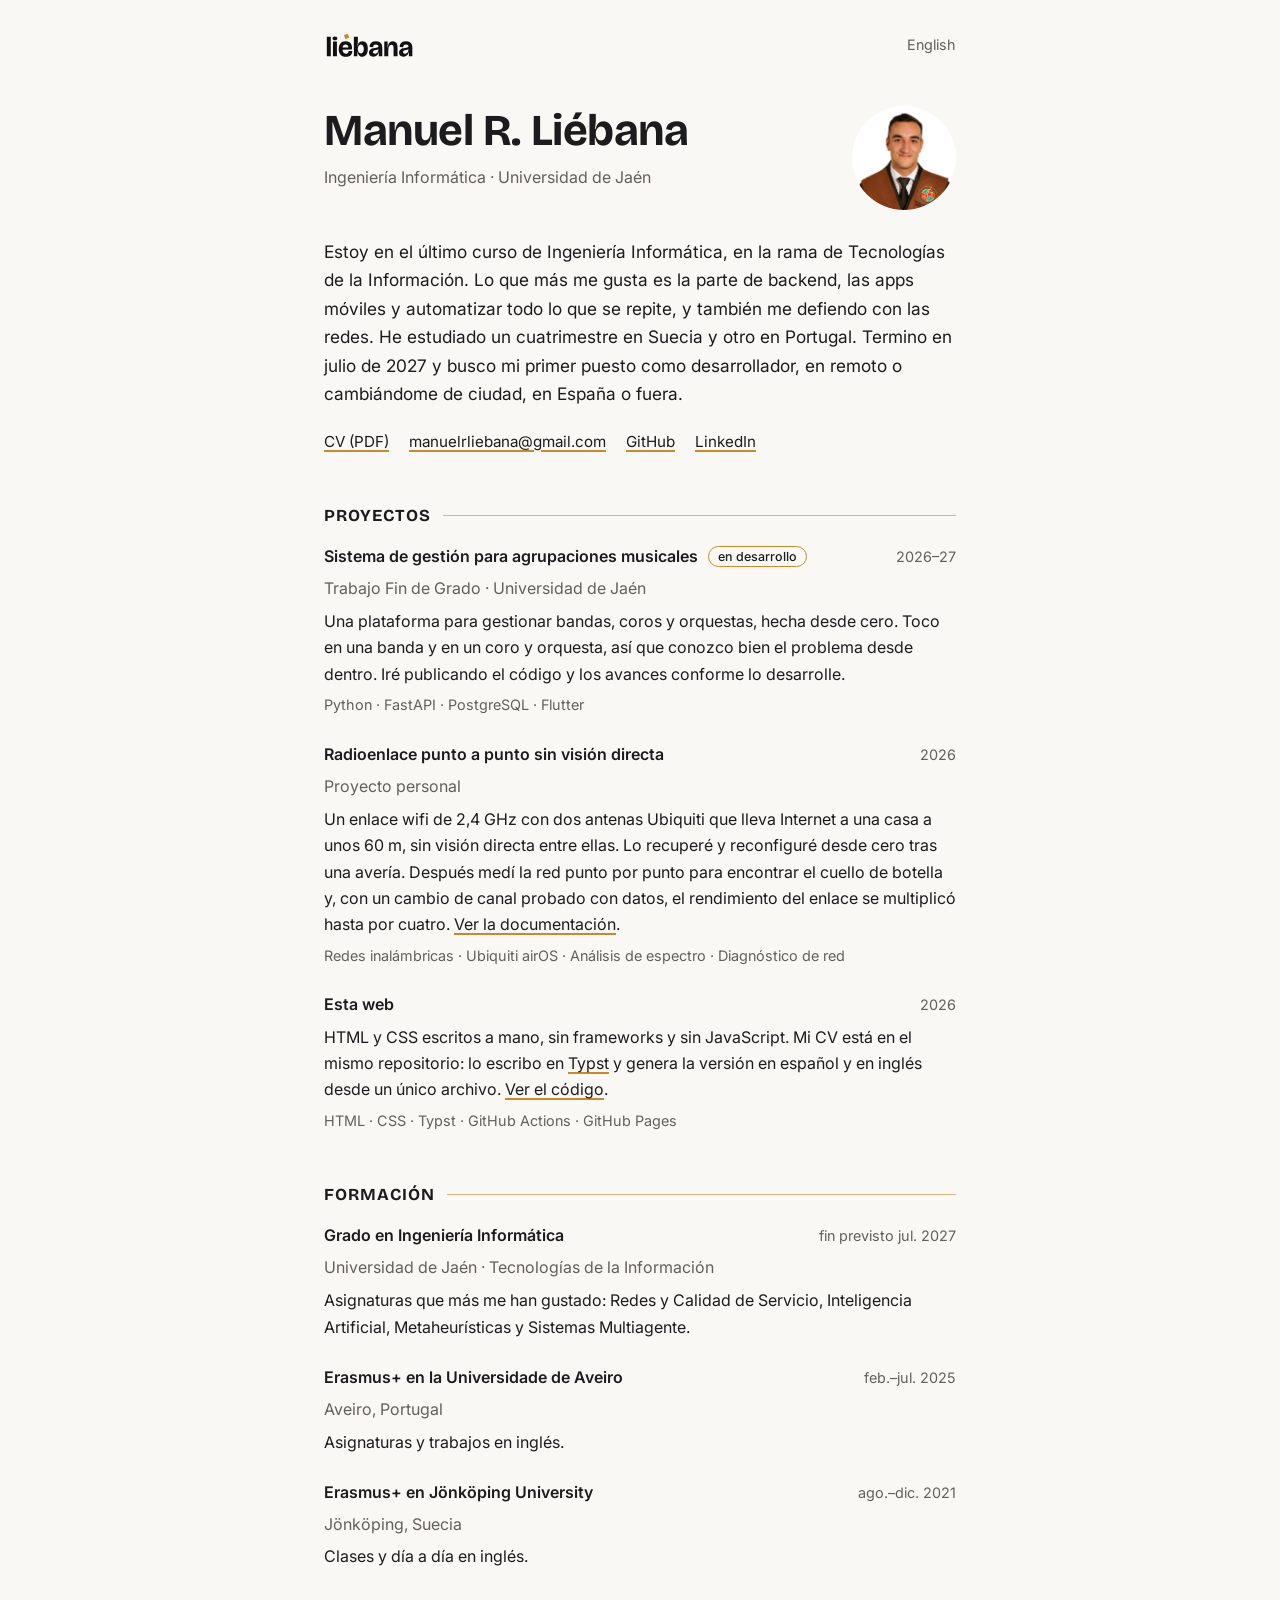
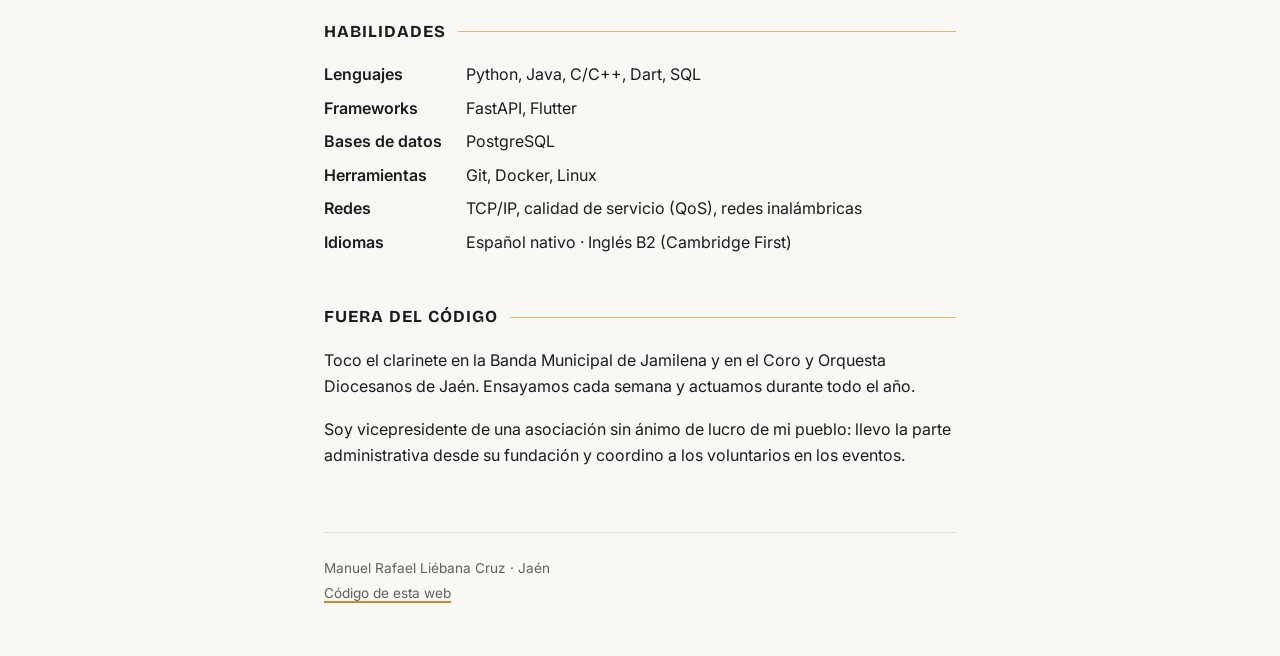
==== index.html @ c9c2b51e "Nueva Web" ====
<!doctype html>
<html lang="es">
<head>
  <meta charset="utf-8">
  <meta name="viewport" content="width=device-width, initial-scale=1">
  <title>Manuel R. Liébana</title>
  <meta name="description" content="Manuel Rafael Liébana Cruz, estudiante de último curso de Ingeniería Informática en la Universidad de Jaén. Backend, apps móviles y automatización.">
  <meta property="og:title" content="Manuel R. Liébana">
  <meta property="og:description" content="Estudiante de último curso de Ingeniería Informática en la Universidad de Jaén.">
  <meta property="og:type" content="website">
  <meta name="twitter:card" content="summary_large_image">
  <meta property="og:url" content="https://manuelrliebana.github.io/">
  <meta property="og:image" content="https://manuelrliebana.github.io/assets/og-image.png">
  <meta property="og:image:width" content="1200">
  <meta property="og:image:height" content="630">
  <link rel="alternate" hreflang="en" href="https://manuelrliebana.github.io/en/">
  <link rel="icon" href="assets/favicon.ico" sizes="any">
  <link rel="icon" href="assets/favicon.svg" type="image/svg+xml">
  <link rel="apple-touch-icon" href="assets/apple-touch-icon.png">
  <link rel="manifest" href="manifest.webmanifest">
  <meta name="theme-color" content="#faf8f4" media="(prefers-color-scheme: light)">
  <meta name="theme-color" content="#141413" media="(prefers-color-scheme: dark)">
  <link rel="preconnect" href="https://fonts.googleapis.com">
  <link rel="preconnect" href="https://fonts.gstatic.com" crossorigin>
  <link href="https://fonts.googleapis.com/css2?family=Bricolage+Grotesque:opsz,wght@12..96,700&family=Inter:wght@400;500;600&display=swap" rel="stylesheet">
  <link rel="stylesheet" href="assets/style.css">
</head>
<body>
<div class="wrap">

  <nav class="top">
    <a class="logo" href="./" aria-label="Inicio">
      <picture>
        <source srcset="assets/logo-oscuro.svg" media="(prefers-color-scheme: dark)">
        <img src="assets/logo-claro.svg" alt="liebana" width="657" height="185">
      </picture>
    </a>
    <a href="en/" lang="en" hreflang="en">English</a>
  </nav>

  <header class="intro">
    <div>
      <h1>Manuel R. Liébana</h1>
      <p class="sub">Ingeniería Informática · Universidad de Jaén</p>
    </div>
    <img class="foto" src="assets/foto.jpg" alt="Foto de Manuel" width="860" height="900">
  </header>

  <p class="lead">
    Estoy en el último curso de Ingeniería Informática, en la rama de Tecnologías de la Información.
    Lo que más me gusta es la parte de backend, las apps móviles y automatizar todo lo que se repite,
    y también me defiendo con las redes. He estudiado un cuatrimestre en Suecia y otro en Portugal.
    Termino en julio de 2027 y busco mi primer puesto como desarrollador, en remoto o cambiándome
    de ciudad, en España o fuera.
  </p>

  <ul class="links">
    <li><a href="cv/CV_ManuelLiebana_ES.pdf">CV (PDF)</a></li>
    <li><a href="mailto:manuelrliebana@gmail.com">manuelrliebana@gmail.com</a></li>
    <li><a href="https://github.com/manuelrliebana">GitHub</a></li>
    <li><a href="https://www.linkedin.com/in/manuelrliebana">LinkedIn</a></li>
  </ul>

  <main>

    <section id="proyectos">
      <h2>Proyectos</h2>

      <article class="item">
        <div class="item-head">
          <h3>Sistema de gestión para agrupaciones musicales <span class="estado">en desarrollo</span></h3>
          <span class="when">2026–27</span>
        </div>
        <p class="where">Trabajo Fin de Grado · Universidad de Jaén</p>
        <p>
          Una plataforma para gestionar bandas, coros y orquestas, hecha desde cero. Toco en una banda
          y en un coro y orquesta, así que conozco bien el problema desde dentro. Iré publicando el
          código y los avances conforme lo desarrolle.
        </p>
        <p class="stack">Python · FastAPI · PostgreSQL · Flutter</p>
      </article>

      <article class="item">
        <div class="item-head">
          <h3>Radioenlace punto a punto sin visión directa</h3>
          <span class="when">2026</span>
        </div>
        <p class="where">Proyecto personal</p>
        <p>
          Un enlace wifi de 2,4 GHz con dos antenas Ubiquiti que lleva Internet a una casa a unos 60 m,
          sin visión directa entre ellas. Lo recuperé y reconfiguré desde cero tras una avería. Después
          medí la red punto por punto para encontrar el cuello de botella y, con un cambio de canal
          probado con datos, el rendimiento del enlace se multiplicó hasta por cuatro.
          <a href="https://github.com/manuelrliebana/enlace-ptp">Ver la documentación</a>.
        </p>
        <p class="stack">Redes inalámbricas · Ubiquiti airOS · Análisis de espectro · Diagnóstico de red</p>
      </article>

      <article class="item">
        <div class="item-head">
          <h3>Esta web</h3>
          <span class="when">2026</span>
        </div>
        <p>
          HTML y CSS escritos a mano, sin frameworks y sin JavaScript. Mi CV está en el mismo
          repositorio: lo escribo en <a href="https://typst.app">Typst</a> y genera la versión
          en español y en inglés desde un único archivo.
          <a href="https://github.com/manuelrliebana/manuelrliebana.github.io">Ver el código</a>.
        </p>
        <p class="stack">HTML · CSS · Typst · GitHub Actions · GitHub Pages</p>
      </article>
    </section>

    <section id="formacion">
      <h2>Formación</h2>

      <div class="item">
        <div class="item-head">
          <h3>Grado en Ingeniería Informática</h3>
          <span class="when">fin previsto jul. 2027</span>
        </div>
        <p class="where">Universidad de Jaén · Tecnologías de la Información</p>
        <p>Asignaturas que más me han gustado: Redes y Calidad de Servicio, Inteligencia Artificial, Metaheurísticas y Sistemas Multiagente.</p>
      </div>

      <div class="item">
        <div class="item-head">
          <h3>Erasmus+ en la Universidade de Aveiro</h3>
          <span class="when">feb.–jul. 2025</span>
        </div>
        <p class="where">Aveiro, Portugal</p>
        <p>Asignaturas y trabajos en inglés.</p>
      </div>

      <div class="item">
        <div class="item-head">
          <h3>Erasmus+ en Jönköping University</h3>
          <span class="when">ago.–dic. 2021</span>
        </div>
        <p class="where">Jönköping, Suecia</p>
        <p>Clases y día a día en inglés.</p>
      </div>
    </section>

    <section id="habilidades">
      <h2>Habilidades</h2>
      <dl>
        <dt>Lenguajes</dt>
        <dd>Python, Java, C/C++, Dart, SQL</dd>
        <dt>Frameworks</dt>
        <dd>FastAPI, Flutter</dd>
        <dt>Bases de datos</dt>
        <dd>PostgreSQL</dd>
        <dt>Herramientas</dt>
        <dd>Git, Docker, Linux</dd>
        <dt>Redes</dt>
        <dd>TCP/IP, calidad de servicio (QoS), redes inalámbricas</dd>
        <dt>Idiomas</dt>
        <dd>Español nativo · Inglés B2 (Cambridge First)</dd>
      </dl>
    </section>

    <section id="fuera">
      <h2>Fuera del código</h2>
      <p>
        Toco el clarinete en la Banda Municipal de Jamilena y en el Coro y Orquesta Diocesanos de Jaén.
        Ensayamos cada semana y actuamos durante todo el año.
      </p>
      <p>
        Soy vicepresidente de una asociación sin ánimo de lucro de mi pueblo: llevo la parte
        administrativa desde su fundación y coordino a los voluntarios en los eventos.
      </p>
    </section>

  </main>

  <footer>
    <p>Manuel Rafael Liébana Cruz · Jaén</p>
    <p><a href="https://github.com/manuelrliebana/manuelrliebana.github.io">Código de esta web</a></p>
  </footer>

</div>
</body>
</html>
---- assets/style.css ----
/* Estilos de manuelrliebana.github.io
   Una sola hoja, sin frameworks. Colores y tipografías de mi marca:
   Bricolage Grotesque para títulos, Inter para el texto y el ámbar
   solo en el rombo del logo y en detalles (nunca en las letras). */

:root {
  --bg: #faf8f4;
  --text: #1c1c1e;
  --muted: #62605b;
  --line: #e4e0d8;
  --ambar: #c98a2e;
  --max: 42rem;
}

@media (prefers-color-scheme: dark) {
  :root {
    --bg: #141413;
    --text: #ecebe8;
    --muted: #a19e97;
    --line: #2c2b29;
    --ambar: #e8a33d;
  }
}

*,
*::before,
*::after {
  box-sizing: border-box;
}

html {
  -webkit-text-size-adjust: 100%;
}

body {
  margin: 0;
  background: var(--bg);
  color: var(--text);
  font: 400 1rem/1.65 "Inter", system-ui, sans-serif;
}

.wrap {
  max-width: var(--max);
  margin: 0 auto;
  padding: 2rem 1.25rem 3rem;
}

a {
  color: inherit;
  text-decoration: underline;
  text-decoration-color: var(--ambar);
  text-decoration-thickness: 1.5px;
  text-underline-offset: 3px;
}

a:hover {
  text-decoration-thickness: 2.5px;
}

h1,
h2,
h3 {
  font-family: "Bricolage Grotesque", "Inter", sans-serif;
  line-height: 1.15;
  margin: 0;
}

/* Barra superior */
.top {
  display: flex;
  justify-content: space-between;
  align-items: center;
  font-size: 0.9rem;
  color: var(--muted);
  margin-bottom: 3rem;
}

.top a {
  text-decoration: none;
}

.top a:hover {
  color: var(--text);
}

/* Logotipo "liebana" (archivos de mi paquete de marca) */
.logo {
  display: block;
  line-height: 0;
}

.logo img {
  height: 1.6rem;
  width: auto;
}

/* Cabecera */
.intro {
  display: grid;
  grid-template-columns: 1fr auto;
  gap: 1.5rem;
  align-items: start;
}

.intro h1 {
  font-size: clamp(2rem, 6vw, 2.75rem);
  font-weight: 700;
  letter-spacing: -0.01em;
}

.intro .sub {
  margin: 0.5rem 0 0;
  color: var(--muted);
}

.foto {
  width: 6.5rem;
  height: 6.5rem;
  border-radius: 50%;
  object-fit: cover;
  object-position: 50% 20%;
}

.lead {
  margin: 1.75rem 0 1.25rem;
  font-size: 1.08rem;
}

.links {
  display: flex;
  flex-wrap: wrap;
  gap: 0.4rem 1.25rem;
  padding: 0;
  margin: 0;
  list-style: none;
  font-size: 0.95rem;
}

/* Secciones */
section {
  margin-top: 3.25rem;
}

section > h2 {
  font-size: 1.05rem;
  font-weight: 700;
  text-transform: uppercase;
  letter-spacing: 0.06em;
  display: flex;
  align-items: center;
  gap: 0.75rem;
  margin-bottom: 1.25rem;
}

section > h2::after {
  content: "";
  flex: 1;
  height: 1px;
  background: var(--ambar);
  opacity: 0.6;
}

section p {
  margin: 0 0 1rem;
}

/* Entradas tipo CV: título, lugar y fecha */
.item {
  margin-bottom: 1.6rem;
}

.item-head {
  display: flex;
  justify-content: space-between;
  gap: 1rem;
  flex-wrap: wrap;
}

.item h3 {
  font-family: "Inter", sans-serif;
  font-size: 1rem;
  font-weight: 600;
  line-height: 1.4;
}

.when {
  color: var(--muted);
  font-size: 0.9rem;
  white-space: nowrap;
}

.where {
  color: var(--muted);
  margin: 0.1rem 0 0.4rem;
}

.item p {
  margin: 0.4rem 0 0;
}

.estado {
  display: inline-block;
  font-size: 0.78rem;
  font-weight: 500;
  border: 1px solid var(--ambar);
  border-radius: 999px;
  padding: 0.05rem 0.55rem;
  margin-left: 0.4rem;
  vertical-align: 0.1em;
  white-space: nowrap;
}

.stack {
  color: var(--muted);
  font-size: 0.9rem;
}

/* Habilidades e idiomas */
dl {
  display: grid;
  grid-template-columns: max-content 1fr;
  gap: 0.45rem 1.5rem;
  margin: 0;
}

dt {
  font-weight: 600;
}

dd {
  margin: 0;
}

footer {
  margin-top: 4rem;
  padding-top: 1.25rem;
  border-top: 1px solid var(--line);
  font-size: 0.85rem;
  color: var(--muted);
}

footer p {
  margin: 0.2rem 0;
}

@media (max-width: 30rem) {
  .intro {
    grid-template-columns: 1fr;
  }

  .foto {
    grid-row: 1;
    width: 5rem;
    height: 5rem;
  }

  dl {
    grid-template-columns: 1fr;
    gap: 0.1rem;
  }

  dd {
    margin-bottom: 0.6rem;
  }
}

@media print {
  .top,
  footer {
    display: none;
  }
}
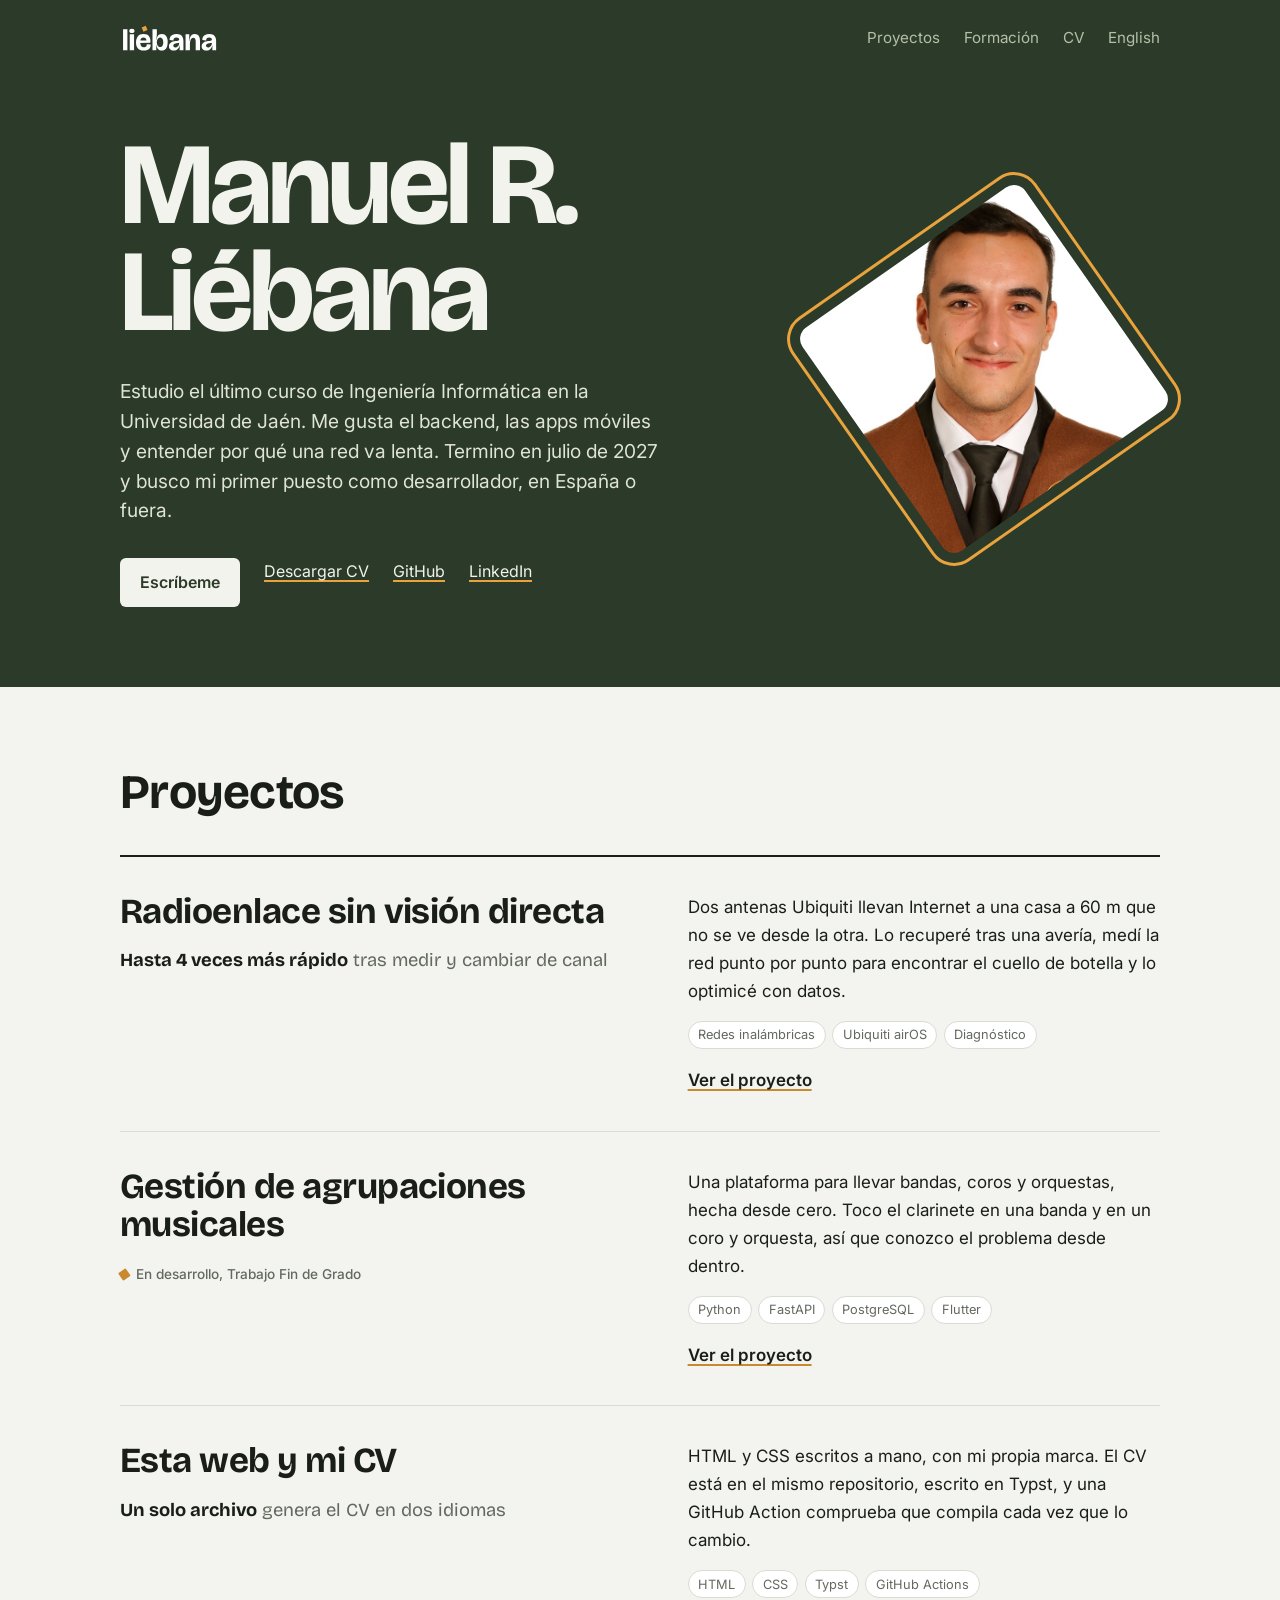
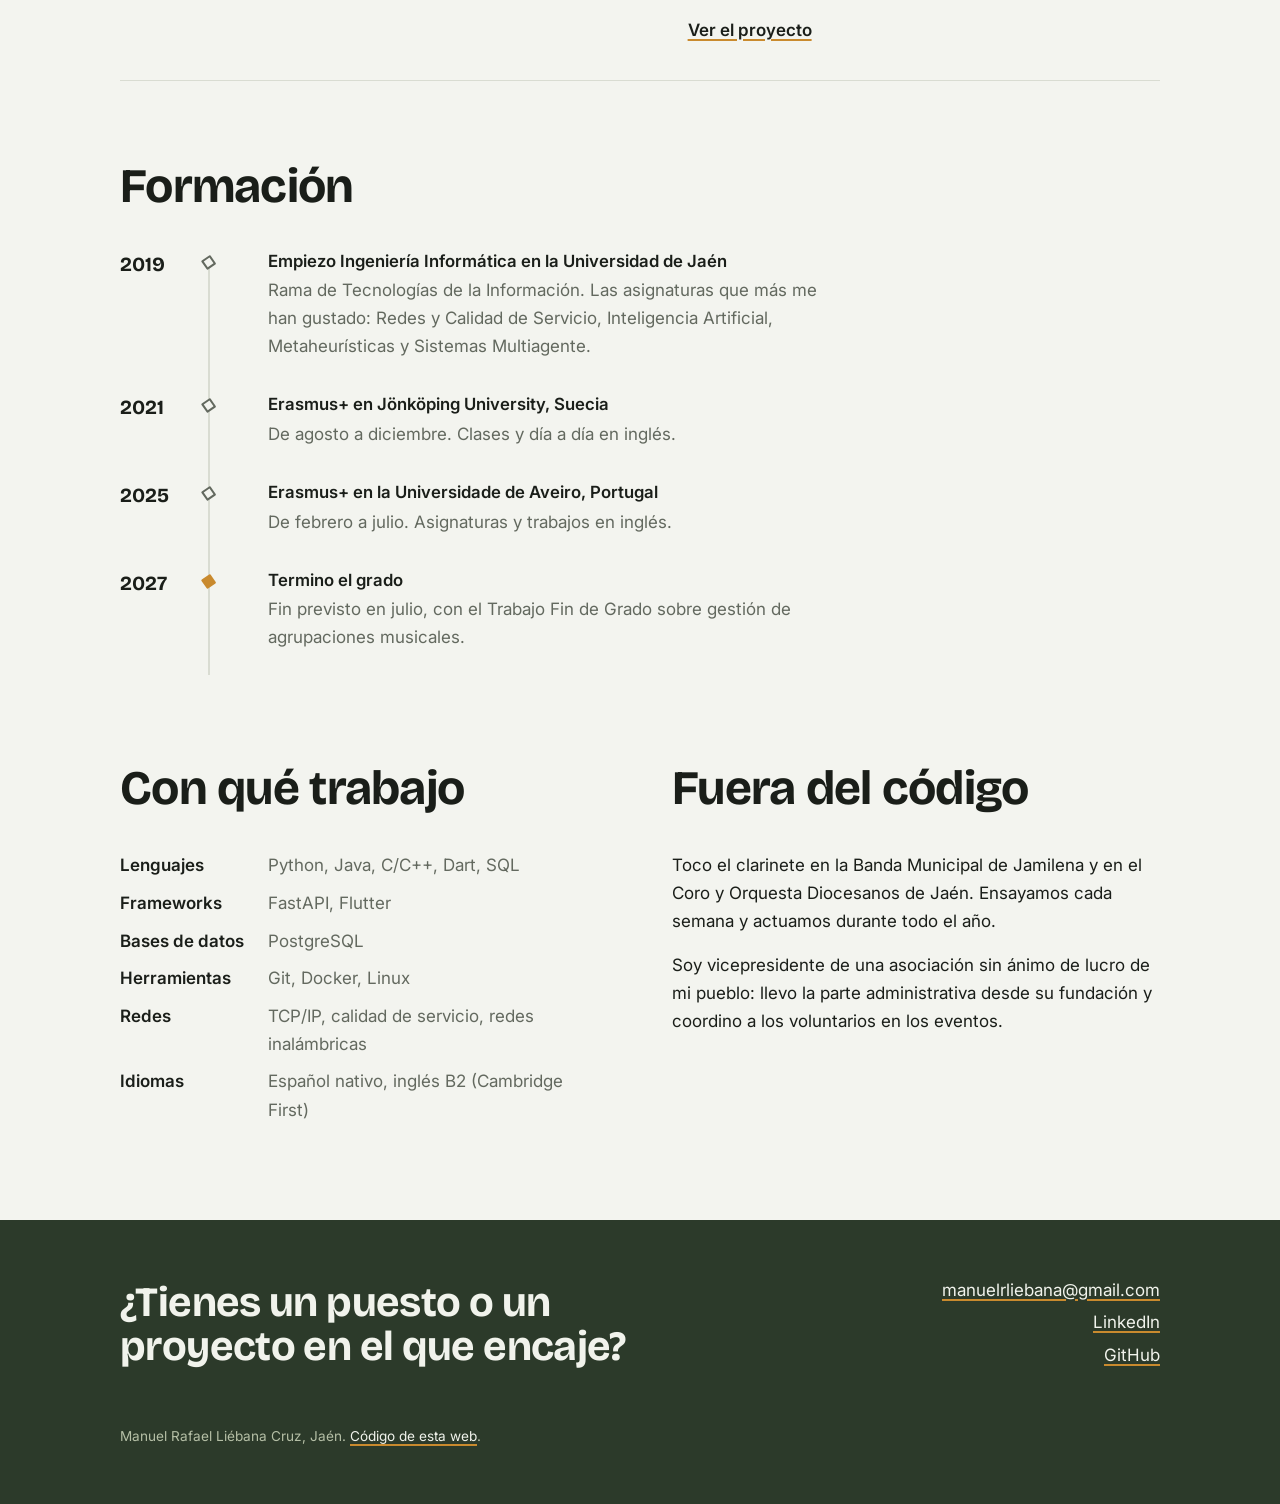
==== commit fd2d1bb8: "Rediseño" ====
--- a/index.html
+++ b/index.html
@@ -4,9 +4,9 @@
   <meta charset="utf-8">
   <meta name="viewport" content="width=device-width, initial-scale=1">
   <title>Manuel R. Liébana</title>
-  <meta name="description" content="Manuel Rafael Liébana Cruz, estudiante de último curso de Ingeniería Informática en la Universidad de Jaén. Backend, apps móviles y automatización.">
+  <meta name="description" content="Manuel Rafael Liébana Cruz, estudiante de último curso de Ingeniería Informática en la Universidad de Jaén. Backend, apps móviles y redes.">
   <meta property="og:title" content="Manuel R. Liébana">
-  <meta property="og:description" content="Estudiante de último curso de Ingeniería Informática en la Universidad de Jaén.">
+  <meta property="og:description" content="Estudiante de último curso de Ingeniería Informática en la Universidad de Jaén. Backend, apps móviles y redes.">
   <meta property="og:type" content="website">
   <meta name="twitter:card" content="summary_large_image">
   <meta property="og:url" content="https://manuelrliebana.github.io/">
@@ -18,167 +18,157 @@
   <link rel="icon" href="assets/favicon.svg" type="image/svg+xml">
   <link rel="apple-touch-icon" href="assets/apple-touch-icon.png">
   <link rel="manifest" href="manifest.webmanifest">
-  <meta name="theme-color" content="#faf8f4" media="(prefers-color-scheme: light)">
-  <meta name="theme-color" content="#141413" media="(prefers-color-scheme: dark)">
+  <meta name="theme-color" content="#2c3a2a">
   <link rel="preconnect" href="https://fonts.googleapis.com">
   <link rel="preconnect" href="https://fonts.gstatic.com" crossorigin>
-  <link href="https://fonts.googleapis.com/css2?family=Bricolage+Grotesque:opsz,wght@12..96,700&family=Inter:wght@400;500;600&display=swap" rel="stylesheet">
+  <link href="https://fonts.googleapis.com/css2?family=Bricolage+Grotesque:opsz,wght@12..96,600..800&family=Inter:wght@400;500;600&display=swap" rel="stylesheet">
   <link rel="stylesheet" href="assets/style.css">
 </head>
 <body>
-<div class="wrap">
+<a class="salto" href="#contenido">Ir al contenido</a>
 
-  <nav class="top">
-    <a class="logo" href="./" aria-label="Inicio">
-      <picture>
-        <source srcset="assets/logo-oscuro.svg" media="(prefers-color-scheme: dark)">
-        <img src="assets/logo-claro.svg" alt="liebana" width="657" height="185">
-      </picture>
-    </a>
-    <a href="en/" lang="en" hreflang="en">English</a>
+<header class="oscuro">
+  <nav class="nav ancho" aria-label="Principal">
+    <a class="logo" href="./" aria-label="Inicio"><img src="assets/logo-oscuro.svg" alt="liebana" width="657" height="185"></a>
+    <ul>
+      <li><a href="#proyectos">Proyectos</a></li>
+      <li><a href="#formacion">Formación</a></li>
+      <li><a href="cv/CV_ManuelLiebana_ES.pdf">CV</a></li>
+      <li><a href="en/" lang="en" hreflang="en">English</a></li>
+    </ul>
   </nav>
 
-  <header class="intro">
+  <div class="hero ancho">
     <div>
-      <h1>Manuel R. Liébana</h1>
-      <p class="sub">Ingeniería Informática · Universidad de Jaén</p>
+      <h1><span>Manuel R.</span><span>Liébana</span></h1>
+      <p class="lead">
+        Estudio el último curso de Ingeniería Informática en la Universidad de Jaén.
+        Me gusta el backend, las apps móviles y entender por qué una red va lenta.
+        Termino en julio de 2027 y busco mi primer puesto como desarrollador, en España o fuera.
+      </p>
+      <div class="acciones">
+        <a class="boton" href="mailto:manuelrliebana@gmail.com">Escríbeme</a>
+        <a href="cv/CV_ManuelLiebana_ES.pdf">Descargar CV</a>
+        <a href="https://github.com/manuelrliebana">GitHub</a>
+        <a href="https://www.linkedin.com/in/manuelrliebana">LinkedIn</a>
+      </div>
     </div>
-    <img class="foto" src="assets/foto.jpg" alt="Foto de Manuel" width="860" height="900">
-  </header>
+    <div class="rombo-foto"><img src="assets/foto.jpg" alt="Foto de Manuel" width="860" height="900"></div>
+  </div>
+</header>
 
-  <p class="lead">
-    Estoy en el último curso de Ingeniería Informática, en la rama de Tecnologías de la Información.
-    Lo que más me gusta es la parte de backend, las apps móviles y automatizar todo lo que se repite,
-    y también me defiendo con las redes. He estudiado un cuatrimestre en Suecia y otro en Portugal.
-    Termino en julio de 2027 y busco mi primer puesto como desarrollador, en remoto o cambiándome
-    de ciudad, en España o fuera.
-  </p>
+<main id="contenido" class="ancho">
 
-  <ul class="links">
-    <li><a href="cv/CV_ManuelLiebana_ES.pdf">CV (PDF)</a></li>
-    <li><a href="mailto:manuelrliebana@gmail.com">manuelrliebana@gmail.com</a></li>
-    <li><a href="https://github.com/manuelrliebana">GitHub</a></li>
-    <li><a href="https://www.linkedin.com/in/manuelrliebana">LinkedIn</a></li>
-  </ul>
+  <section id="proyectos" aria-labelledby="t-proyectos">
+    <h2 class="titulo-seccion" id="t-proyectos">Proyectos</h2>
+    <ul class="proyectos">
 
-  <main>
+      <li class="proyecto">
+        <div>
+          <h3><a href="proyectos/enlace-ptp/">Radioenlace sin visión directa</a></h3>
+          <p class="dato"><strong>Hasta 4 veces más rápido</strong> tras medir y cambiar de canal</p>
+        </div>
+        <div>
+          <p>Dos antenas Ubiquiti llevan Internet a una casa a 60 m que no se ve desde la otra. Lo recuperé tras una avería, medí la red punto por punto para encontrar el cuello de botella y lo optimicé con datos.</p>
+          <ul class="etiquetas"><li>Redes inalámbricas</li><li>Ubiquiti airOS</li><li>Diagnóstico</li></ul>
+          <a class="ver" href="proyectos/enlace-ptp/">Ver el proyecto</a>
+        </div>
+      </li>
 
-    <section id="proyectos">
-      <h2>Proyectos</h2>
+      <li class="proyecto">
+        <div>
+          <h3><a href="proyectos/tfg/">Gestión de agrupaciones musicales</a></h3>
+          <p class="dato"><span class="estado">En desarrollo, Trabajo Fin de Grado</span></p>
+        </div>
+        <div>
+          <p>Una plataforma para llevar bandas, coros y orquestas, hecha desde cero. Toco el clarinete en una banda y en un coro y orquesta, así que conozco el problema desde dentro.</p>
+          <ul class="etiquetas"><li>Python</li><li>FastAPI</li><li>PostgreSQL</li><li>Flutter</li></ul>
+          <a class="ver" href="proyectos/tfg/">Ver el proyecto</a>
+        </div>
+      </li>
 
-      <article class="item">
-        <div class="item-head">
-          <h3>Sistema de gestión para agrupaciones musicales <span class="estado">en desarrollo</span></h3>
-          <span class="when">2026–27</span>
+      <li class="proyecto">
+        <div>
+          <h3><a href="proyectos/esta-web/">Esta web y mi CV</a></h3>
+          <p class="dato"><strong>Un solo archivo</strong> genera el CV en dos idiomas</p>
         </div>
-        <p class="where">Trabajo Fin de Grado · Universidad de Jaén</p>
-        <p>
-          Una plataforma para gestionar bandas, coros y orquestas, hecha desde cero. Toco en una banda
-          y en un coro y orquesta, así que conozco bien el problema desde dentro. Iré publicando el
-          código y los avances conforme lo desarrolle.
-        </p>
-        <p class="stack">Python · FastAPI · PostgreSQL · Flutter</p>
-      </article>
+        <div>
+          <p>HTML y CSS escritos a mano, con mi propia marca. El CV está en el mismo repositorio, escrito en Typst, y una GitHub Action comprueba que compila cada vez que lo cambio.</p>
+          <ul class="etiquetas"><li>HTML</li><li>CSS</li><li>Typst</li><li>GitHub Actions</li></ul>
+          <a class="ver" href="proyectos/esta-web/">Ver el proyecto</a>
+        </div>
+      </li>
 
-      <article class="item">
-        <div class="item-head">
-          <h3>Radioenlace punto a punto sin visión directa</h3>
-          <span class="when">2026</span>
+    </ul>
+  </section>
+
+  <section id="formacion" aria-labelledby="t-formacion">
+    <h2 class="titulo-seccion" id="t-formacion">Formación</h2>
+    <ol class="linea-tiempo">
+      <li>
+        <span class="anio">2019</span>
+        <div>
+          <h3>Empiezo Ingeniería Informática en la Universidad de Jaén</h3>
+          <p>Rama de Tecnologías de la Información. Las asignaturas que más me han gustado: Redes y Calidad de Servicio, Inteligencia Artificial, Metaheurísticas y Sistemas Multiagente.</p>
         </div>
-        <p class="where">Proyecto personal</p>
-        <p>
-          Un enlace wifi de 2,4 GHz con dos antenas Ubiquiti que lleva Internet a una casa a unos 60 m,
-          sin visión directa entre ellas. Lo recuperé y reconfiguré desde cero tras una avería. Después
-          medí la red punto por punto para encontrar el cuello de botella y, con un cambio de canal
-          probado con datos, el rendimiento del enlace se multiplicó hasta por cuatro.
-          <a href="https://github.com/manuelrliebana/enlace-ptp">Ver la documentación</a>.
-        </p>
-        <p class="stack">Redes inalámbricas · Ubiquiti airOS · Análisis de espectro · Diagnóstico de red</p>
-      </article>
+      </li>
+      <li>
+        <span class="anio">2021</span>
+        <div>
+          <h3>Erasmus+ en Jönköping University, Suecia</h3>
+          <p>De agosto a diciembre. Clases y día a día en inglés.</p>
+        </div>
+      </li>
+      <li>
+        <span class="anio">2025</span>
+        <div>
+          <h3>Erasmus+ en la Universidade de Aveiro, Portugal</h3>
+          <p>De febrero a julio. Asignaturas y trabajos en inglés.</p>
+        </div>
+      </li>
+      <li class="ahora">
+        <span class="anio">2027</span>
+        <div>
+          <h3>Termino el grado</h3>
+          <p>Fin previsto en julio, con el Trabajo Fin de Grado sobre gestión de agrupaciones musicales.</p>
+        </div>
+      </li>
+    </ol>
+  </section>
 
-      <article class="item">
-        <div class="item-head">
-          <h3>Esta web</h3>
-          <span class="when">2026</span>
-        </div>
-        <p>
-          HTML y CSS escritos a mano, sin frameworks y sin JavaScript. Mi CV está en el mismo
-          repositorio: lo escribo en <a href="https://typst.app">Typst</a> y genera la versión
-          en español y en inglés desde un único archivo.
-          <a href="https://github.com/manuelrliebana/manuelrliebana.github.io">Ver el código</a>.
-        </p>
-        <p class="stack">HTML · CSS · Typst · GitHub Actions · GitHub Pages</p>
-      </article>
-    </section>
+  <section aria-label="Habilidades y fuera del código">
+    <div class="doble">
+      <div>
+        <h2 class="titulo-seccion">Con qué trabajo</h2>
+        <dl class="habilidades">
+          <dt>Lenguajes</dt><dd>Python, Java, C/C++, Dart, SQL</dd>
+          <dt>Frameworks</dt><dd>FastAPI, Flutter</dd>
+          <dt>Bases de datos</dt><dd>PostgreSQL</dd>
+          <dt>Herramientas</dt><dd>Git, Docker, Linux</dd>
+          <dt>Redes</dt><dd>TCP/IP, calidad de servicio, redes inalámbricas</dd>
+          <dt>Idiomas</dt><dd>Español nativo, inglés B2 (Cambridge First)</dd>
+        </dl>
+      </div>
+      <div>
+        <h2 class="titulo-seccion">Fuera del código</h2>
+        <p>Toco el clarinete en la Banda Municipal de Jamilena y en el Coro y Orquesta Diocesanos de Jaén. Ensayamos cada semana y actuamos durante todo el año.</p>
+        <p>Soy vicepresidente de una asociación sin ánimo de lucro de mi pueblo: llevo la parte administrativa desde su fundación y coordino a los voluntarios en los eventos.</p>
+      </div>
+    </div>
+  </section>
 
-    <section id="formacion">
-      <h2>Formación</h2>
+</main>
 
-      <div class="item">
-        <div class="item-head">
-          <h3>Grado en Ingeniería Informática</h3>
-          <span class="when">fin previsto jul. 2027</span>
-        </div>
-        <p class="where">Universidad de Jaén · Tecnologías de la Información</p>
-        <p>Asignaturas que más me han gustado: Redes y Calidad de Servicio, Inteligencia Artificial, Metaheurísticas y Sistemas Multiagente.</p>
-      </div>
-
-      <div class="item">
-        <div class="item-head">
-          <h3>Erasmus+ en la Universidade de Aveiro</h3>
-          <span class="when">feb.–jul. 2025</span>
-        </div>
-        <p class="where">Aveiro, Portugal</p>
-        <p>Asignaturas y trabajos en inglés.</p>
-      </div>
-
-      <div class="item">
-        <div class="item-head">
-          <h3>Erasmus+ en Jönköping University</h3>
-          <span class="when">ago.–dic. 2021</span>
-        </div>
-        <p class="where">Jönköping, Suecia</p>
-        <p>Clases y día a día en inglés.</p>
-      </div>
-    </section>
-
-    <section id="habilidades">
-      <h2>Habilidades</h2>
-      <dl>
-        <dt>Lenguajes</dt>
-        <dd>Python, Java, C/C++, Dart, SQL</dd>
-        <dt>Frameworks</dt>
-        <dd>FastAPI, Flutter</dd>
-        <dt>Bases de datos</dt>
-        <dd>PostgreSQL</dd>
-        <dt>Herramientas</dt>
-        <dd>Git, Docker, Linux</dd>
-        <dt>Redes</dt>
-        <dd>TCP/IP, calidad de servicio (QoS), redes inalámbricas</dd>
-        <dt>Idiomas</dt>
-        <dd>Español nativo · Inglés B2 (Cambridge First)</dd>
-      </dl>
-    </section>
-
-    <section id="fuera">
-      <h2>Fuera del código</h2>
-      <p>
-        Toco el clarinete en la Banda Municipal de Jamilena y en el Coro y Orquesta Diocesanos de Jaén.
-        Ensayamos cada semana y actuamos durante todo el año.
-      </p>
-      <p>
-        Soy vicepresidente de una asociación sin ánimo de lucro de mi pueblo: llevo la parte
-        administrativa desde su fundación y coordino a los voluntarios en los eventos.
-      </p>
-    </section>
-
-  </main>
-
-  <footer>
-    <p>Manuel Rafael Liébana Cruz · Jaén</p>
-    <p><a href="https://github.com/manuelrliebana/manuelrliebana.github.io">Código de esta web</a></p>
-  </footer>
-
-</div>
+<footer class="pie">
+  <div class="ancho">
+    <h2>¿Tienes un puesto o un proyecto en el que encaje?</h2>
+    <ul>
+      <li><a href="mailto:manuelrliebana@gmail.com">manuelrliebana@gmail.com</a></li>
+      <li><a href="https://www.linkedin.com/in/manuelrliebana">LinkedIn</a></li>
+      <li><a href="https://github.com/manuelrliebana">GitHub</a></li>
+    </ul>
+    <p class="firma">Manuel Rafael Liébana Cruz, Jaén. <a href="https://github.com/manuelrliebana/manuelrliebana.github.io">Código de esta web</a>.</p>
+  </div>
+</footer>
 </body>
 </html>
--- a/assets/style.css
+++ b/assets/style.css
@@ -1,49 +1,56 @@
-/* Estilos de manuelrliebana.github.io
-   Una sola hoja, sin frameworks. Colores y tipografías de mi marca:
-   Bricolage Grotesque para títulos, Inter para el texto y el ámbar
-   solo en el rombo del logo y en detalles (nunca en las letras). */
+/* manuelrliebana.github.io
+   Una sola hoja, sin frameworks.
+   Marca: Bricolage Grotesque para títulos, Inter para el texto.
+   El ámbar solo aparece en el rombo y en detalles, nunca en las letras.
+   Paleta inspirada en Jamilena: verde de olivar, blanco de cal y piedra. */
 
 :root {
-  --bg: #faf8f4;
-  --text: #1c1c1e;
-  --muted: #62605b;
-  --line: #e4e0d8;
+  --cal: #f3f4ef;        /* fondo claro: blanco de cal, frío, no crema */
+  --papel: #ffffff;
+  --tinta: #1a1e19;
+  --piedra: #63695f;     /* texto secundario */
+  --linea: #d9dcd2;
+  --olivo: #2c3a2a;      /* bloques oscuros */
+  --olivo-2: #3a4a37;
+  --hoja: #b5bfa6;       /* texto secundario sobre olivo */
   --ambar: #c98a2e;
-  --max: 42rem;
+  --ambar-claro: #e8a33d;
+  --max: 68rem;
+  --texto: 38rem;
+  --radio: 6px;
 }
 
 @media (prefers-color-scheme: dark) {
   :root {
-    --bg: #141413;
-    --text: #ecebe8;
-    --muted: #a19e97;
-    --line: #2c2b29;
+    --cal: #151913;
+    --papel: #1c2119;
+    --tinta: #e9ebe4;
+    --piedra: #a2a99a;
+    --linea: #2d3429;
+    --olivo: #222c20;
+    --olivo-2: #2e3a2b;
+    --hoja: #a9b59a;
     --ambar: #e8a33d;
   }
 }
 
-*,
-*::before,
-*::after {
-  box-sizing: border-box;
-}
-
-html {
-  -webkit-text-size-adjust: 100%;
+*, *::before, *::after { box-sizing: border-box; }
+
+html { -webkit-text-size-adjust: 100%; scroll-behavior: smooth; }
+
+@media (prefers-reduced-motion: reduce) {
+  html { scroll-behavior: auto; }
+  *, *::before, *::after { transition: none !important; animation: none !important; }
 }
 
 body {
   margin: 0;
-  background: var(--bg);
-  color: var(--text);
-  font: 400 1rem/1.65 "Inter", system-ui, sans-serif;
-}
-
-.wrap {
-  max-width: var(--max);
-  margin: 0 auto;
-  padding: 2rem 1.25rem 3rem;
-}
+  background: var(--cal);
+  color: var(--tinta);
+  font: 400 1.0625rem/1.65 "Inter", system-ui, sans-serif;
+}
+
+img { max-width: 100%; display: block; }
 
 a {
   color: inherit;
@@ -52,221 +59,364 @@
   text-decoration-thickness: 1.5px;
   text-underline-offset: 3px;
 }
-
-a:hover {
-  text-decoration-thickness: 2.5px;
-}
-
-h1,
-h2,
-h3 {
+a:hover { text-decoration-thickness: 3px; }
+
+:focus-visible {
+  outline: 2px solid var(--ambar);
+  outline-offset: 3px;
+  border-radius: 2px;
+}
+
+h1, h2, h3 {
   font-family: "Bricolage Grotesque", "Inter", sans-serif;
-  line-height: 1.15;
+  font-weight: 700;
+  line-height: 1.08;
   margin: 0;
-}
-
-/* Barra superior */
-.top {
-  display: flex;
-  justify-content: space-between;
-  align-items: center;
-  font-size: 0.9rem;
-  color: var(--muted);
-  margin-bottom: 3rem;
-}
-
-.top a {
-  text-decoration: none;
-}
-
-.top a:hover {
-  color: var(--text);
-}
-
-/* Logotipo "liebana" (archivos de mi paquete de marca) */
-.logo {
-  display: block;
-  line-height: 0;
-}
-
-.logo img {
-  height: 1.6rem;
-  width: auto;
-}
-
-/* Cabecera */
-.intro {
-  display: grid;
-  grid-template-columns: 1fr auto;
-  gap: 1.5rem;
-  align-items: start;
-}
-
-.intro h1 {
-  font-size: clamp(2rem, 6vw, 2.75rem);
-  font-weight: 700;
-  letter-spacing: -0.01em;
-}
-
-.intro .sub {
-  margin: 0.5rem 0 0;
-  color: var(--muted);
-}
-
-.foto {
-  width: 6.5rem;
-  height: 6.5rem;
-  border-radius: 50%;
-  object-fit: cover;
-  object-position: 50% 20%;
-}
-
-.lead {
-  margin: 1.75rem 0 1.25rem;
-  font-size: 1.08rem;
-}
-
-.links {
-  display: flex;
-  flex-wrap: wrap;
-  gap: 0.4rem 1.25rem;
-  padding: 0;
-  margin: 0;
-  list-style: none;
-  font-size: 0.95rem;
-}
-
-/* Secciones */
-section {
-  margin-top: 3.25rem;
-}
-
-section > h2 {
-  font-size: 1.05rem;
-  font-weight: 700;
-  text-transform: uppercase;
-  letter-spacing: 0.06em;
+  letter-spacing: -0.015em;
+}
+
+.ancho { max-width: var(--max); margin: 0 auto; padding: 0 1.5rem; }
+
+.salto {
+  position: absolute; left: -999px; top: 0;
+  background: var(--papel); padding: .5rem 1rem; z-index: 10;
+}
+.salto:focus { left: 1rem; top: 1rem; }
+
+/* ---------- Bloque oscuro (cabecera de todas las páginas) ---------- */
+
+.oscuro {
+  background: var(--olivo);
+  color: #f1f3ec;
+}
+.oscuro a { text-decoration-color: var(--ambar-claro); }
+
+.nav {
   display: flex;
   align-items: center;
-  gap: 0.75rem;
-  margin-bottom: 1.25rem;
-}
-
-section > h2::after {
-  content: "";
-  flex: 1;
-  height: 1px;
-  background: var(--ambar);
-  opacity: 0.6;
-}
-
-section p {
-  margin: 0 0 1rem;
-}
-
-/* Entradas tipo CV: título, lugar y fecha */
-.item {
-  margin-bottom: 1.6rem;
-}
-
-.item-head {
-  display: flex;
   justify-content: space-between;
   gap: 1rem;
-  flex-wrap: wrap;
-}
-
-.item h3 {
+  padding-top: 1.5rem;
+  padding-bottom: 1.5rem;
+  font-size: .95rem;
+}
+.nav .logo { line-height: 0; }
+.nav .logo img { height: 1.75rem; width: auto; }
+.nav ul {
+  display: flex; flex-wrap: wrap; gap: .25rem 1.5rem;
+  list-style: none; margin: 0; padding: 0;
+}
+.nav ul a { text-decoration: none; color: var(--hoja); }
+.nav ul a:hover, .nav ul a[aria-current] { color: #fff; }
+.nav ul a[aria-current] {
+  text-decoration: underline;
+  text-decoration-color: var(--ambar-claro);
+}
+
+/* Portada */
+.hero {
+  display: grid;
+  grid-template-columns: minmax(0, 1fr) auto;
+  gap: 3rem;
+  align-items: center;
+  padding-top: 3.5rem;
+  padding-bottom: 5rem;
+}
+.hero h1 {
+  font-size: clamp(3rem, 10vw, 7.25rem);
+  font-variation-settings: "opsz" 96;
+  letter-spacing: -0.035em;
+  line-height: .92;
+}
+.hero h1 span { display: block; }
+.hero .lead {
+  max-width: 34rem;
+  margin: 2rem 0 0;
+  font-size: 1.2rem;
+  line-height: 1.55;
+  color: #dfe4d6;
+}
+.hero .acciones {
+  display: flex; flex-wrap: wrap; gap: .75rem 1.5rem;
+  margin-top: 2rem;
+  font-size: 1rem;
+}
+.boton {
+  display: inline-block;
+  padding: .7rem 1.25rem;
+  background: #f1f3ec;
+  color: var(--olivo);
+  border-radius: var(--radio);
+  font-weight: 600;
+  text-decoration: none;
+}
+.boton:hover { background: #fff; }
+
+/* Foto recortada en el rombo inclinado de la marca */
+.rombo-foto {
+  --lado: clamp(11rem, 22vw, 17rem);
+  width: var(--lado);
+  height: var(--lado);
+  position: relative;
+  transform: rotate(45deg) rotate(10deg);
+  border-radius: 14px;
+  overflow: hidden;
+  outline: 3px solid var(--ambar-claro);
+  outline-offset: 10px;
+  margin: 2.5rem;
+}
+.rombo-foto img {
+  position: absolute;
+  inset: -22%;
+  width: 144%;
+  height: 144%;
+  max-width: none;
+  object-fit: cover;
+  object-position: 50% 18%;
+  transform: rotate(-55deg);
+}
+
+/* ---------- Secciones ---------- */
+
+main section { padding: 5rem 0 0; }
+
+.titulo-seccion {
+  font-size: clamp(2rem, 4.5vw, 3rem);
+  margin-bottom: 2.25rem;
+}
+
+/* Proyectos en la portada: filas, no tarjetas iguales */
+.proyectos { list-style: none; margin: 0; padding: 0; border-top: 2px solid var(--tinta); }
+.proyecto {
+  display: grid;
+  grid-template-columns: minmax(0, 1.1fr) minmax(0, 1fr);
+  gap: 1rem 3rem;
+  padding: 2.25rem 0;
+  border-bottom: 1px solid var(--linea);
+}
+.proyecto h3 { font-size: clamp(1.6rem, 3vw, 2.2rem); }
+.proyecto h3 a { text-decoration: none; }
+.proyecto h3 a:hover { text-decoration: underline; text-decoration-color: var(--ambar); }
+.proyecto .dato {
+  margin: .9rem 0 0;
+  font-family: "Bricolage Grotesque", sans-serif;
+  font-size: 1.15rem;
+  color: var(--piedra);
+}
+.proyecto .dato strong { color: var(--tinta); font-weight: 700; }
+.proyecto p { margin: 0 0 1rem; max-width: var(--texto); }
+.ver { font-weight: 600; }
+
+.etiquetas { display: flex; flex-wrap: wrap; gap: .4rem; list-style: none; margin: 0 0 1.1rem; padding: 0; }
+.etiquetas li {
+  font-size: .8rem;
+  padding: .15rem .6rem;
+  border-radius: 999px;
+  background: var(--papel);
+  border: 1px solid var(--linea);
+  color: var(--piedra);
+}
+
+.estado {
+  display: inline-flex; align-items: center; gap: .45rem;
   font-family: "Inter", sans-serif;
-  font-size: 1rem;
-  font-weight: 600;
-  line-height: 1.4;
-}
-
-.when {
-  color: var(--muted);
-  font-size: 0.9rem;
-  white-space: nowrap;
-}
-
-.where {
-  color: var(--muted);
-  margin: 0.1rem 0 0.4rem;
-}
-
-.item p {
-  margin: 0.4rem 0 0;
-}
-
-.estado {
-  display: inline-block;
-  font-size: 0.78rem;
-  font-weight: 500;
-  border: 1px solid var(--ambar);
-  border-radius: 999px;
-  padding: 0.05rem 0.55rem;
-  margin-left: 0.4rem;
-  vertical-align: 0.1em;
-  white-space: nowrap;
-}
-
-.stack {
-  color: var(--muted);
-  font-size: 0.9rem;
-}
-
-/* Habilidades e idiomas */
-dl {
+  font-size: .85rem; font-weight: 500;
+  letter-spacing: 0;
+  color: var(--piedra);
+  vertical-align: middle;
+}
+.estado::before {
+  content: "";
+  width: .55rem; height: .55rem;
+  background: var(--ambar);
+  transform: rotate(55deg);
+  border-radius: 1px;
+}
+
+/* Formación: es una secuencia, así que va como línea de tiempo */
+.linea-tiempo { list-style: none; margin: 0; padding: 0; position: relative; }
+.linea-tiempo::before {
+  content: ""; position: absolute; left: 5.5rem; top: .5rem; bottom: .5rem;
+  width: 2px; background: var(--linea);
+}
+.linea-tiempo li {
   display: grid;
-  grid-template-columns: max-content 1fr;
-  gap: 0.45rem 1.5rem;
-  margin: 0;
-}
-
-dt {
-  font-weight: 600;
-}
-
-dd {
-  margin: 0;
-}
-
-footer {
-  margin-top: 4rem;
-  padding-top: 1.25rem;
-  border-top: 1px solid var(--line);
-  font-size: 0.85rem;
-  color: var(--muted);
-}
-
-footer p {
-  margin: 0.2rem 0;
-}
-
-@media (max-width: 30rem) {
-  .intro {
-    grid-template-columns: 1fr;
-  }
-
-  .foto {
-    grid-row: 1;
-    width: 5rem;
-    height: 5rem;
-  }
-
-  dl {
-    grid-template-columns: 1fr;
-    gap: 0.1rem;
-  }
-
-  dd {
-    margin-bottom: 0.6rem;
-  }
+  grid-template-columns: 5.5rem 1fr;
+  gap: 0 2rem;
+  padding-bottom: 2rem;
+  position: relative;
+}
+.linea-tiempo li::after {
+  content: ""; position: absolute; left: calc(5.5rem - .3rem); top: .5rem;
+  width: .7rem; height: .7rem; background: var(--cal);
+  border: 2px solid var(--piedra); transform: rotate(55deg); border-radius: 1px;
+}
+.linea-tiempo li.ahora::after { background: var(--ambar); border-color: var(--ambar); }
+.linea-tiempo .anio {
+  font-family: "Bricolage Grotesque", sans-serif;
+  font-weight: 700; font-size: 1.25rem; line-height: 1.5;
+}
+.linea-tiempo h3 { font-family: "Inter", sans-serif; font-size: 1.05rem; font-weight: 600; letter-spacing: 0; line-height: 1.5; padding-left: 1.75rem; }
+.linea-tiempo p { margin: .15rem 0 0; color: var(--piedra); padding-left: 1.75rem; max-width: var(--texto); }
+
+/* Dos columnas: habilidades y fuera del código */
+.doble {
+  display: grid;
+  grid-template-columns: 1fr 1fr;
+  gap: 4rem;
+}
+.habilidades { display: grid; grid-template-columns: max-content 1fr; gap: .6rem 1.5rem; margin: 0; }
+.habilidades dt { font-weight: 600; }
+.habilidades dd { margin: 0; color: var(--piedra); }
+.doble p { margin: 0 0 1rem; max-width: var(--texto); }
+
+/* ---------- Pie ---------- */
+
+.pie {
+  margin-top: 6rem;
+  background: var(--olivo);
+  color: var(--hoja);
+  padding: 3.5rem 0;
+}
+.pie .ancho { display: flex; flex-wrap: wrap; justify-content: space-between; gap: 2rem; align-items: end; }
+.pie h2 { color: #f1f3ec; font-size: clamp(1.8rem, 4vw, 2.6rem); max-width: 22ch; }
+.pie ul { list-style: none; margin: 0; padding: 0; display: grid; gap: .3rem; text-align: right; }
+.pie a { color: #f1f3ec; }
+.pie .firma { flex-basis: 100%; margin: 1.5rem 0 0; font-size: .85rem; }
+
+/* ---------- Páginas de proyecto ---------- */
+
+.cabecera-proyecto { padding-top: 3rem; padding-bottom: 4rem; }
+.cabecera-proyecto .volver { color: var(--hoja); font-size: .95rem; text-decoration: none; }
+.cabecera-proyecto .volver:hover { color: #fff; }
+.cabecera-proyecto h1 {
+  font-size: clamp(2.5rem, 7vw, 5rem);
+  letter-spacing: -0.03em;
+  max-width: 16ch;
+  margin-top: 1.5rem;
+}
+.cabecera-proyecto .lead {
+  max-width: 40rem; margin: 1.5rem 0 0; font-size: 1.2rem; line-height: 1.55; color: #dfe4d6;
+}
+.cifras {
+  display: flex; flex-wrap: wrap; gap: 1.5rem 3.5rem;
+  margin: 2.75rem 0 0; padding: 0; list-style: none;
+}
+.cifras li { display: grid; }
+.cifras strong {
+  font-family: "Bricolage Grotesque", sans-serif;
+  font-size: clamp(2rem, 4vw, 2.75rem); line-height: 1.1; color: #fff;
+}
+.cifras span { color: var(--hoja); font-size: .95rem; }
+
+.articulo {
+  display: grid;
+  grid-template-columns: 13rem minmax(0, 1fr);
+  gap: 3rem;
+  padding-top: 4rem;
+}
+.indice { position: sticky; top: 2rem; align-self: start; font-size: .92rem; }
+.indice h2 { font-family: "Inter", sans-serif; font-size: .92rem; font-weight: 600; letter-spacing: 0; margin-bottom: .6rem; }
+.indice ol { margin: 0; padding-left: 1.2rem; color: var(--piedra); display: grid; gap: .35rem; }
+.indice a { text-decoration: none; }
+.indice a:hover { text-decoration: underline; text-decoration-color: var(--ambar); }
+
+.cuerpo { max-width: 44rem; }
+.cuerpo section { padding: 0 0 3.5rem; }
+.cuerpo h2 { font-size: clamp(1.7rem, 3.2vw, 2.2rem); margin-bottom: 1rem; }
+.cuerpo h3 { font-size: 1.25rem; margin: 1.75rem 0 .5rem; }
+.cuerpo p, .cuerpo li { max-width: var(--texto); }
+.cuerpo p { margin: 0 0 1rem; }
+.cuerpo ul, .cuerpo ol { padding-left: 1.25rem; margin: 0 0 1rem; }
+.cuerpo li { margin-bottom: .4rem; }
+.cuerpo li::marker { color: var(--ambar); }
+
+.nota {
+  border-left: 3px solid var(--ambar);
+  padding: .25rem 0 .25rem 1rem;
+  color: var(--piedra);
+  font-size: .95rem;
+}
+
+.figura {
+  margin: 1.75rem 0;
+  background: var(--papel);
+  border: 1px solid var(--linea);
+  border-radius: var(--radio);
+  padding: 1.5rem;
+}
+.figura figcaption { color: var(--piedra); font-size: .9rem; margin-top: 1rem; }
+.figura svg { width: 100%; height: auto; display: block; color: var(--tinta); }
+
+table { width: 100%; border-collapse: collapse; font-size: .95rem; margin: 1.25rem 0; }
+th, td { text-align: left; padding: .6rem .75rem .6rem 0; border-bottom: 1px solid var(--linea); vertical-align: top; }
+th { font-weight: 600; }
+td.num, th.num { text-align: right; font-variant-numeric: tabular-nums; }
+.tabla { overflow-x: auto; }
+
+/* Gráfica antes/después: la única pieza con JavaScript */
+.grafica-controles { display: inline-flex; border: 1px solid var(--linea); border-radius: var(--radio); overflow: hidden; margin-bottom: 1.5rem; }
+.grafica-controles button {
+  font: inherit; font-size: .92rem; font-weight: 500;
+  border: 0; background: transparent; color: var(--piedra);
+  padding: .5rem 1rem; cursor: pointer;
+}
+.grafica-controles button[aria-pressed="true"] { background: var(--tinta); color: var(--cal); }
+
+.barras { display: grid; gap: 1.1rem; margin: 0; padding: 0; list-style: none; }
+.barra { display: grid; grid-template-columns: 11rem 1fr 6.5rem; gap: .9rem; align-items: center; }
+.barra .etq { font-size: .92rem; }
+.barra .pista { display: block; height: 1.6rem; background: var(--cal); border-radius: 3px; overflow: hidden; }
+.barra .relleno {
+  display: block;
+  height: 100%;
+  width: var(--v, 0%);
+  background: var(--olivo-2);
+  transition: width .6s cubic-bezier(.2, .7, .2, 1);
+}
+.grafica[data-canal="6"] .relleno { background: var(--ambar); }
+.barra .valor { white-space: nowrap; font-variant-numeric: tabular-nums; font-weight: 600; text-align: right; }
+
+@media (prefers-color-scheme: dark) {
+  .barra .relleno { background: var(--hoja); }
+}
+
+.siguiente {
+  display: flex; justify-content: space-between; flex-wrap: wrap; gap: 1rem;
+  border-top: 2px solid var(--tinta);
+  padding-top: 1.5rem; margin-top: 1rem;
+}
+.siguiente a { font-family: "Bricolage Grotesque", sans-serif; font-size: 1.3rem; font-weight: 700; }
+
+/* ---------- Móvil ---------- */
+
+@media (max-width: 52rem) {
+  .hero { grid-template-columns: 1fr; gap: 1rem; padding-top: 1rem; }
+  .rombo-foto { --lado: 9rem; margin: 2rem 0 1rem 2.25rem; grid-row: 1; }
+  .proyecto { grid-template-columns: 1fr; }
+  .doble { grid-template-columns: 1fr; gap: 3rem; }
+  .articulo { grid-template-columns: 1fr; gap: 1rem; }
+  .indice { position: static; }
+  .pie ul { text-align: left; }
+}
+
+@media (max-width: 34rem) {
+  .nav { flex-direction: column; align-items: flex-start; }
+  .linea-tiempo::before { left: 3.75rem; }
+  .linea-tiempo li { grid-template-columns: 3.75rem 1fr; }
+  .linea-tiempo li::after { left: calc(3.75rem - .3rem); }
+  .linea-tiempo .anio { font-size: 1.05rem; }
+  .barra { grid-template-columns: 1fr 5.5rem; }
+  .barra .etq { grid-column: 1 / -1; }
+  .habilidades { grid-template-columns: 1fr; gap: .1rem; }
+  .habilidades dd { margin-bottom: .7rem; }
 }
 
 @media print {
-  .top,
-  footer {
-    display: none;
-  }
-}
+  .nav, .pie, .indice, .grafica-controles { display: none; }
+  .oscuro { background: none; color: #000; }
+}
+
+/* Estado dentro de las cifras de cabecera (página del TFG) */
+.cifras .estado { font-family: "Bricolage Grotesque", sans-serif; font-size: clamp(1.4rem, 3vw, 1.9rem); font-weight: 700; color: #fff; line-height: 1.45; }
+.cifras .estado::before { width: .8rem; height: .8rem; background: var(--ambar-claro); }
